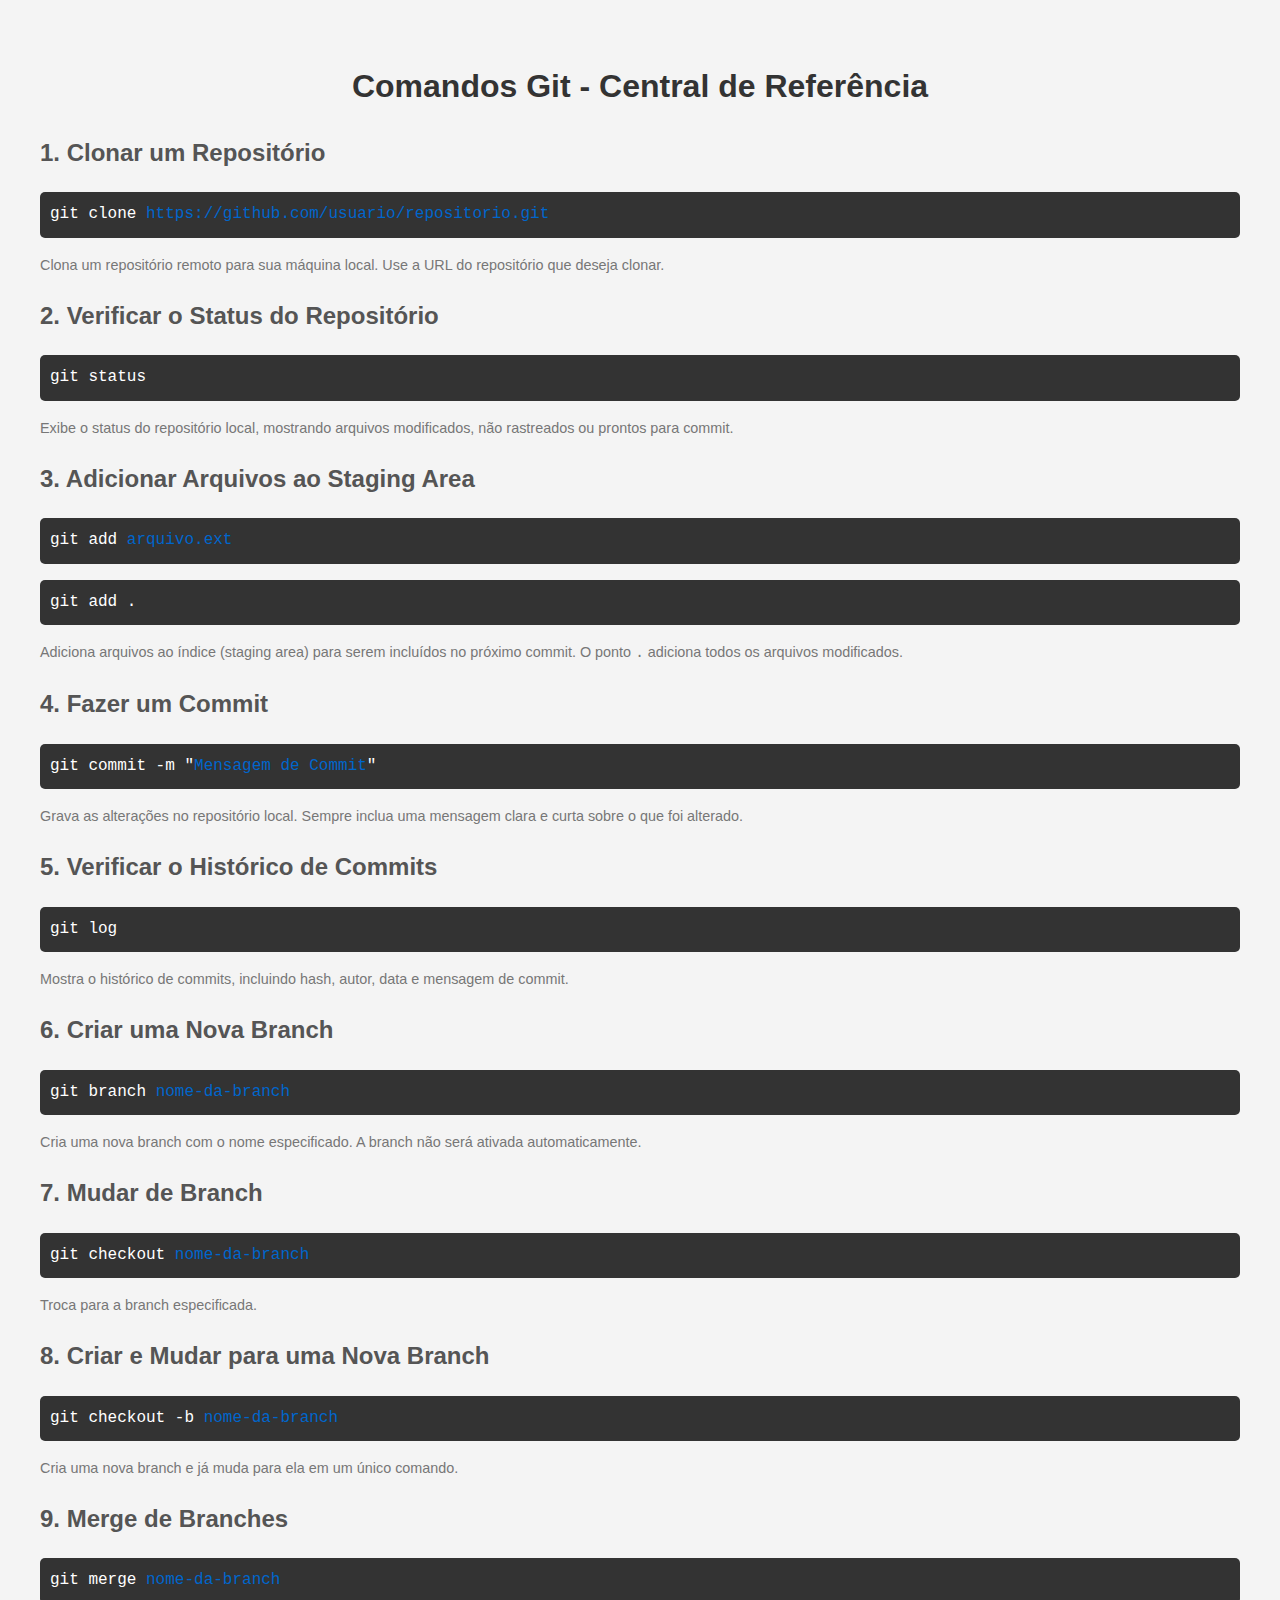
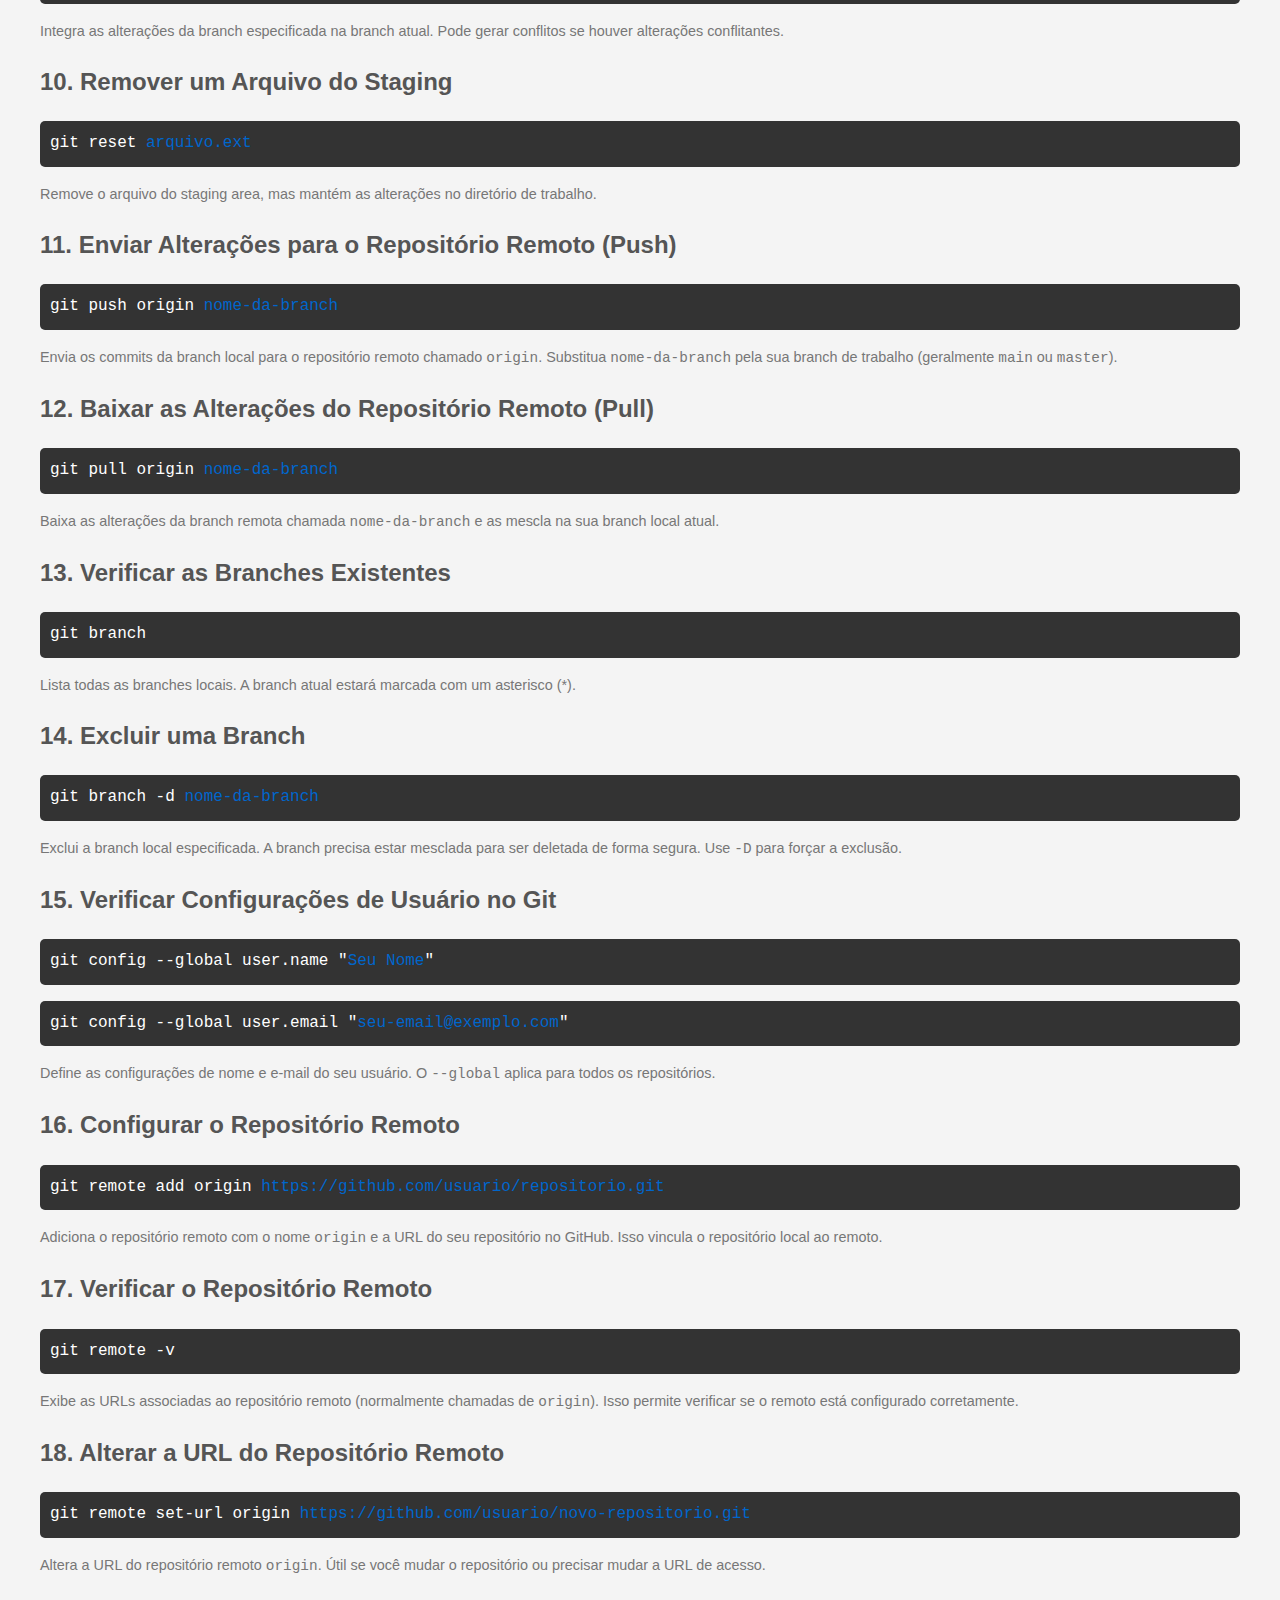
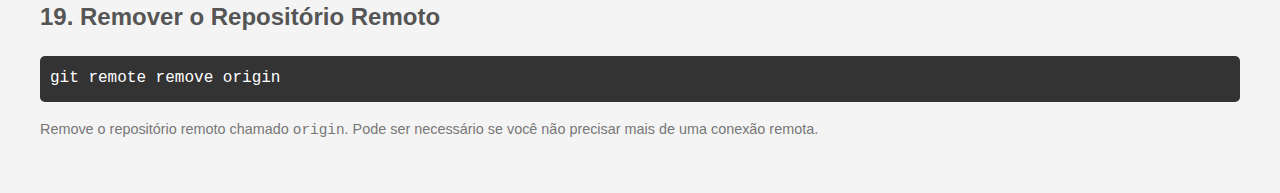
==== atalhosgit.html @ feabe988 "Update and rename index.html to atalhosgit.html" ====
<!DOCTYPE html>
<html lang="pt-br">
<head>
    <meta charset="UTF-8">
    <meta name="viewport" content="width=device-width, initial-scale=1.0">
    <title>Comandos Git - Central de Referência</title>
    <style>
        body {
            font-family: Arial, sans-serif;
            line-height: 1.6;
            margin: 20px;
            padding: 20px;
            background-color: #f4f4f4;
        }
        h1 {
            text-align: center;
            color: #333;
        }
        pre {
            background-color: #333;
            color: white;
            padding: 10px;
            border-radius: 5px;
            font-size: 1rem;
            overflow-x: auto;
        }
        .command {
            margin-bottom: 20px;
        }
        .command h2 {
            color: #555;
        }
        .comment {
            font-size: 0.9rem;
            color: #777;
        }
        .note {
            color: #0066cc;
        }
    </style>
</head>
<body>
    <h1>Comandos Git - Central de Referência</h1>

    <!-- Comando: Clonar Repositório -->
    <div class="command">
        <h2>1. Clonar um Repositório</h2>
        <pre>git clone <span class="note">https://github.com/usuario/repositorio.git</span></pre>
        <p class="comment">Clona um repositório remoto para sua máquina local. Use a URL do repositório que deseja clonar.</p>
    </div>

    <!-- Comando: Verificar Status -->
    <div class="command">
        <h2>2. Verificar o Status do Repositório</h2>
        <pre>git status</pre>
        <p class="comment">Exibe o status do repositório local, mostrando arquivos modificados, não rastreados ou prontos para commit.</p>
    </div>

    <!-- Comando: Adicionar Arquivo ao Staging -->
    <div class="command">
        <h2>3. Adicionar Arquivos ao Staging Area</h2>
        <pre>git add <span class="note">arquivo.ext</span></pre>
        <pre>git add .</pre>
        <p class="comment">Adiciona arquivos ao índice (staging area) para serem incluídos no próximo commit. O ponto <code>.</code> adiciona todos os arquivos modificados.</p>
    </div>

    <!-- Comando: Commit -->
    <div class="command">
        <h2>4. Fazer um Commit</h2>
        <pre>git commit -m "<span class="note">Mensagem de Commit</span>"</pre>
        <p class="comment">Grava as alterações no repositório local. Sempre inclua uma mensagem clara e curta sobre o que foi alterado.</p>
    </div>

    <!-- Comando: Histórico de Commits -->
    <div class="command">
        <h2>5. Verificar o Histórico de Commits</h2>
        <pre>git log</pre>
        <p class="comment">Mostra o histórico de commits, incluindo hash, autor, data e mensagem de commit.</p>
    </div>

    <!-- Comando: Criar uma Nova Branch -->
    <div class="command">
        <h2>6. Criar uma Nova Branch</h2>
        <pre>git branch <span class="note">nome-da-branch</span></pre>
        <p class="comment">Cria uma nova branch com o nome especificado. A branch não será ativada automaticamente.</p>
    </div>

    <!-- Comando: Mudar de Branch -->
    <div class="command">
        <h2>7. Mudar de Branch</h2>
        <pre>git checkout <span class="note">nome-da-branch</span></pre>
        <p class="comment">Troca para a branch especificada.</p>
    </div>

    <!-- Comando: Criar e Mudar para Nova Branch -->
    <div class="command">
        <h2>8. Criar e Mudar para uma Nova Branch</h2>
        <pre>git checkout -b <span class="note">nome-da-branch</span></pre>
        <p class="comment">Cria uma nova branch e já muda para ela em um único comando.</p>
    </div>

    <!-- Comando: Merge de Branches -->
    <div class="command">
        <h2>9. Merge de Branches</h2>
        <pre>git merge <span class="note">nome-da-branch</span></pre>
        <p class="comment">Integra as alterações da branch especificada na branch atual. Pode gerar conflitos se houver alterações conflitantes.</p>
    </div>

    <!-- Comando: Remover Arquivo do Staging -->
    <div class="command">
        <h2>10. Remover um Arquivo do Staging</h2>
        <pre>git reset <span class="note">arquivo.ext</span></pre>
        <p class="comment">Remove o arquivo do staging area, mas mantém as alterações no diretório de trabalho.</p>
    </div>

    <!-- Comando: Enviar Alterações para o Repositório Remoto (Push) -->
    <div class="command">
        <h2>11. Enviar Alterações para o Repositório Remoto (Push)</h2>
        <pre>git push origin <span class="note">nome-da-branch</span></pre>
        <p class="comment">Envia os commits da branch local para o repositório remoto chamado <code>origin</code>. Substitua <code>nome-da-branch</code> pela sua branch de trabalho (geralmente <code>main</code> ou <code>master</code>).</p>
    </div>

    <!-- Comando: Baixar Alterações do Repositório Remoto (Pull) -->
    <div class="command">
        <h2>12. Baixar as Alterações do Repositório Remoto (Pull)</h2>
        <pre>git pull origin <span class="note">nome-da-branch</span></pre>
        <p class="comment">Baixa as alterações da branch remota chamada <code>nome-da-branch</code> e as mescla na sua branch local atual.</p>
    </div>

    <!-- Comando: Verificar Branches Existentes -->
    <div class="command">
        <h2>13. Verificar as Branches Existentes</h2>
        <pre>git branch</pre>
        <p class="comment">Lista todas as branches locais. A branch atual estará marcada com um asterisco (*).</p>
    </div>

    <!-- Comando: Excluir uma Branch -->
    <div class="command">
        <h2>14. Excluir uma Branch</h2>
        <pre>git branch -d <span class="note">nome-da-branch</span></pre>
        <p class="comment">Exclui a branch local especificada. A branch precisa estar mesclada para ser deletada de forma segura. Use <code>-D</code> para forçar a exclusão.</p>
    </div>

    <!-- Comando: Verificar Configurações de Usuário no Git -->
    <div class="command">
        <h2>15. Verificar Configurações de Usuário no Git</h2>
        <pre>git config --global user.name "<span class="note">Seu Nome</span>"</pre>
        <pre>git config --global user.email "<span class="note">seu-email@exemplo.com</span>"</pre>
        <p class="comment">Define as configurações de nome e e-mail do seu usuário. O <code>--global</code> aplica para todos os repositórios.</p>
    </div>

    <!-- Comandos GitHub - Configurar Remoto -->
    <div class="command">
        <h2>16. Configurar o Repositório Remoto</h2>
        <pre>git remote add origin <span class="note">https://github.com/usuario/repositorio.git</span></pre>
        <p class="comment">Adiciona o repositório remoto com o nome <code>origin</code> e a URL do seu repositório no GitHub. Isso vincula o repositório local ao remoto.</p>
    </div>

    <!-- Comando: Verificar o Repositório Remoto -->
    <div class="command">
        <h2>17. Verificar o Repositório Remoto</h2>
        <pre>git remote -v</pre>
        <p class="comment">Exibe as URLs associadas ao repositório remoto (normalmente chamadas de <code>origin</code>). Isso permite verificar se o remoto está configurado corretamente.</p>
    </div>

    <!-- Comando: Alterar o URL do Repositório Remoto -->
    <div class="command">
        <h2>18. Alterar a URL do Repositório Remoto</h2>
        <pre>git remote set-url origin <span class="note">https://github.com/usuario/novo-repositorio.git</span></pre>
        <p class="comment">Altera a URL do repositório remoto <code>origin</code>. Útil se você mudar o repositório ou precisar mudar a URL de acesso.</p>
    </div>

    <!-- Comando: Remover o Repositório Remoto -->
    <div class="command">
        <h2>19. Remover o Repositório Remoto</h2>
        <pre>git remote remove origin</pre>
        <p class="comment">Remove o repositório remoto chamado <code>origin</code>. Pode ser necessário se você não precisar mais de uma conexão remota.</p>
    </div>

</body>
</html>
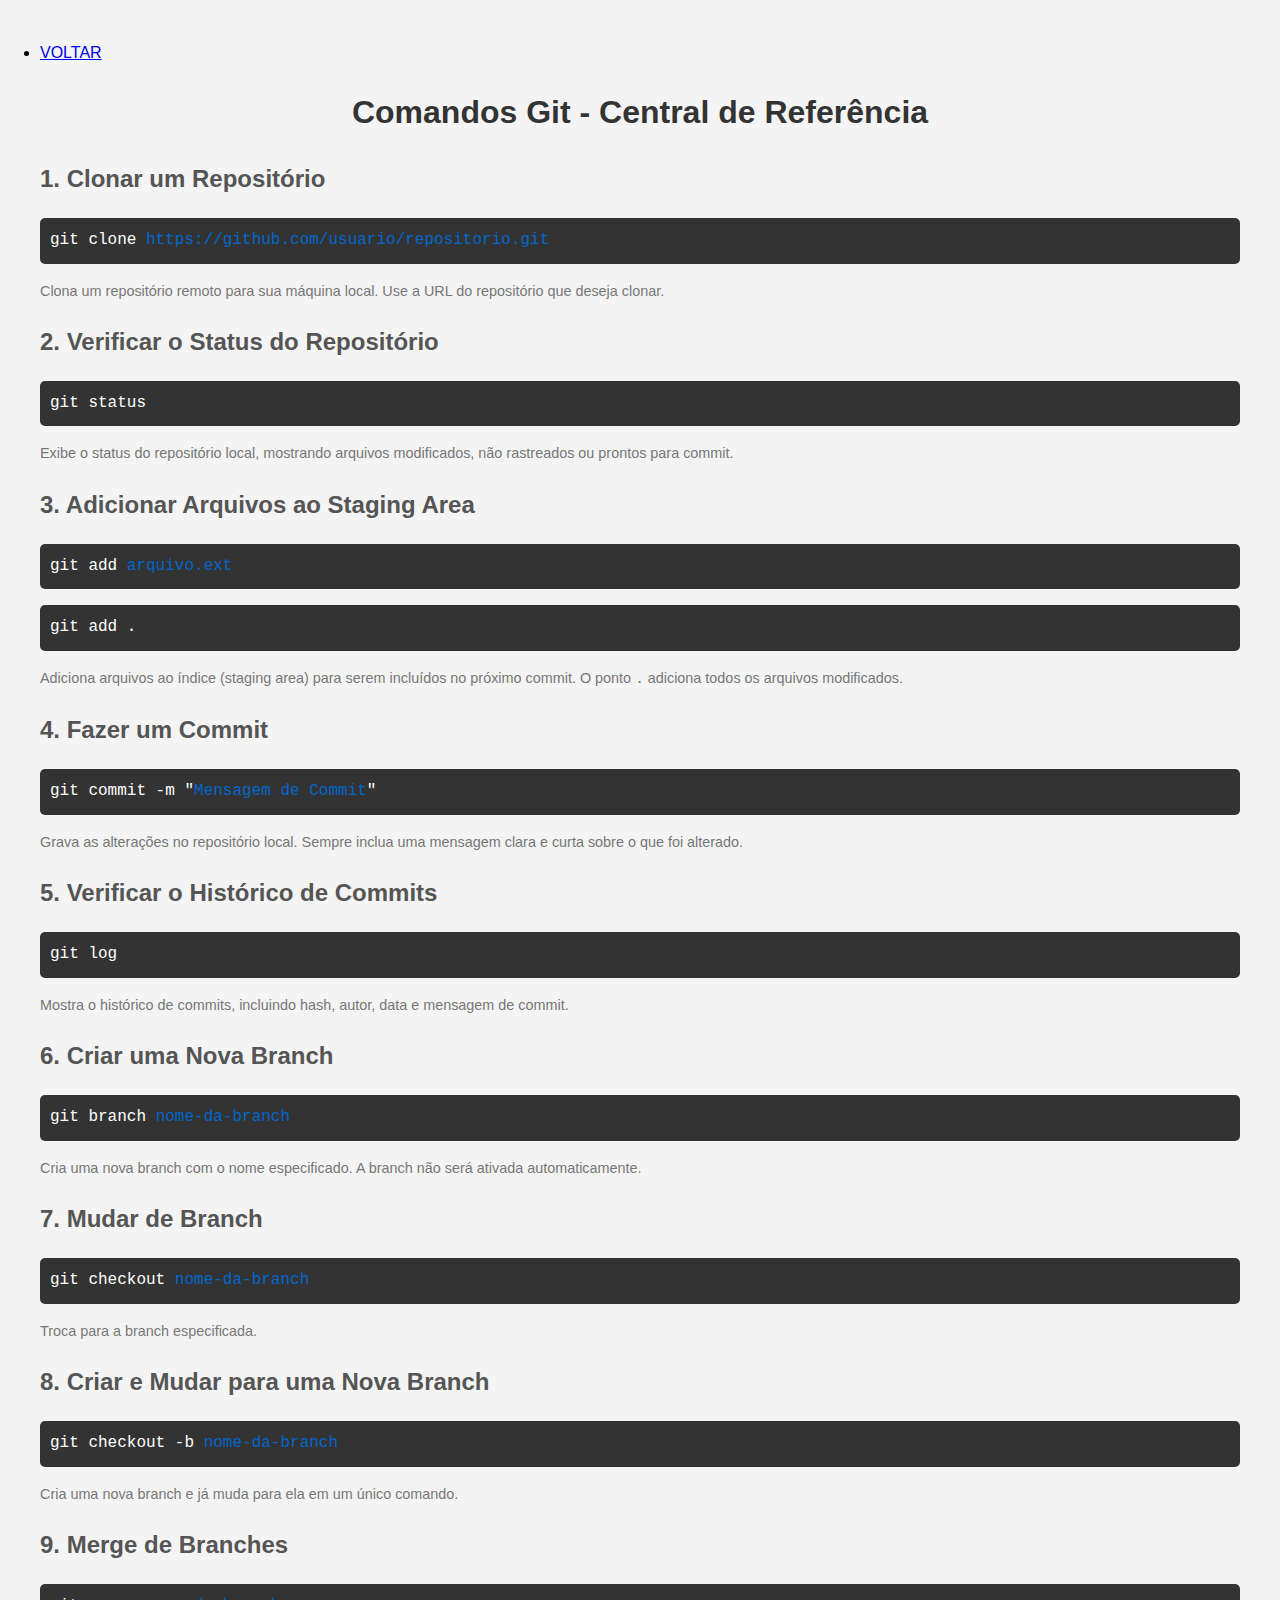
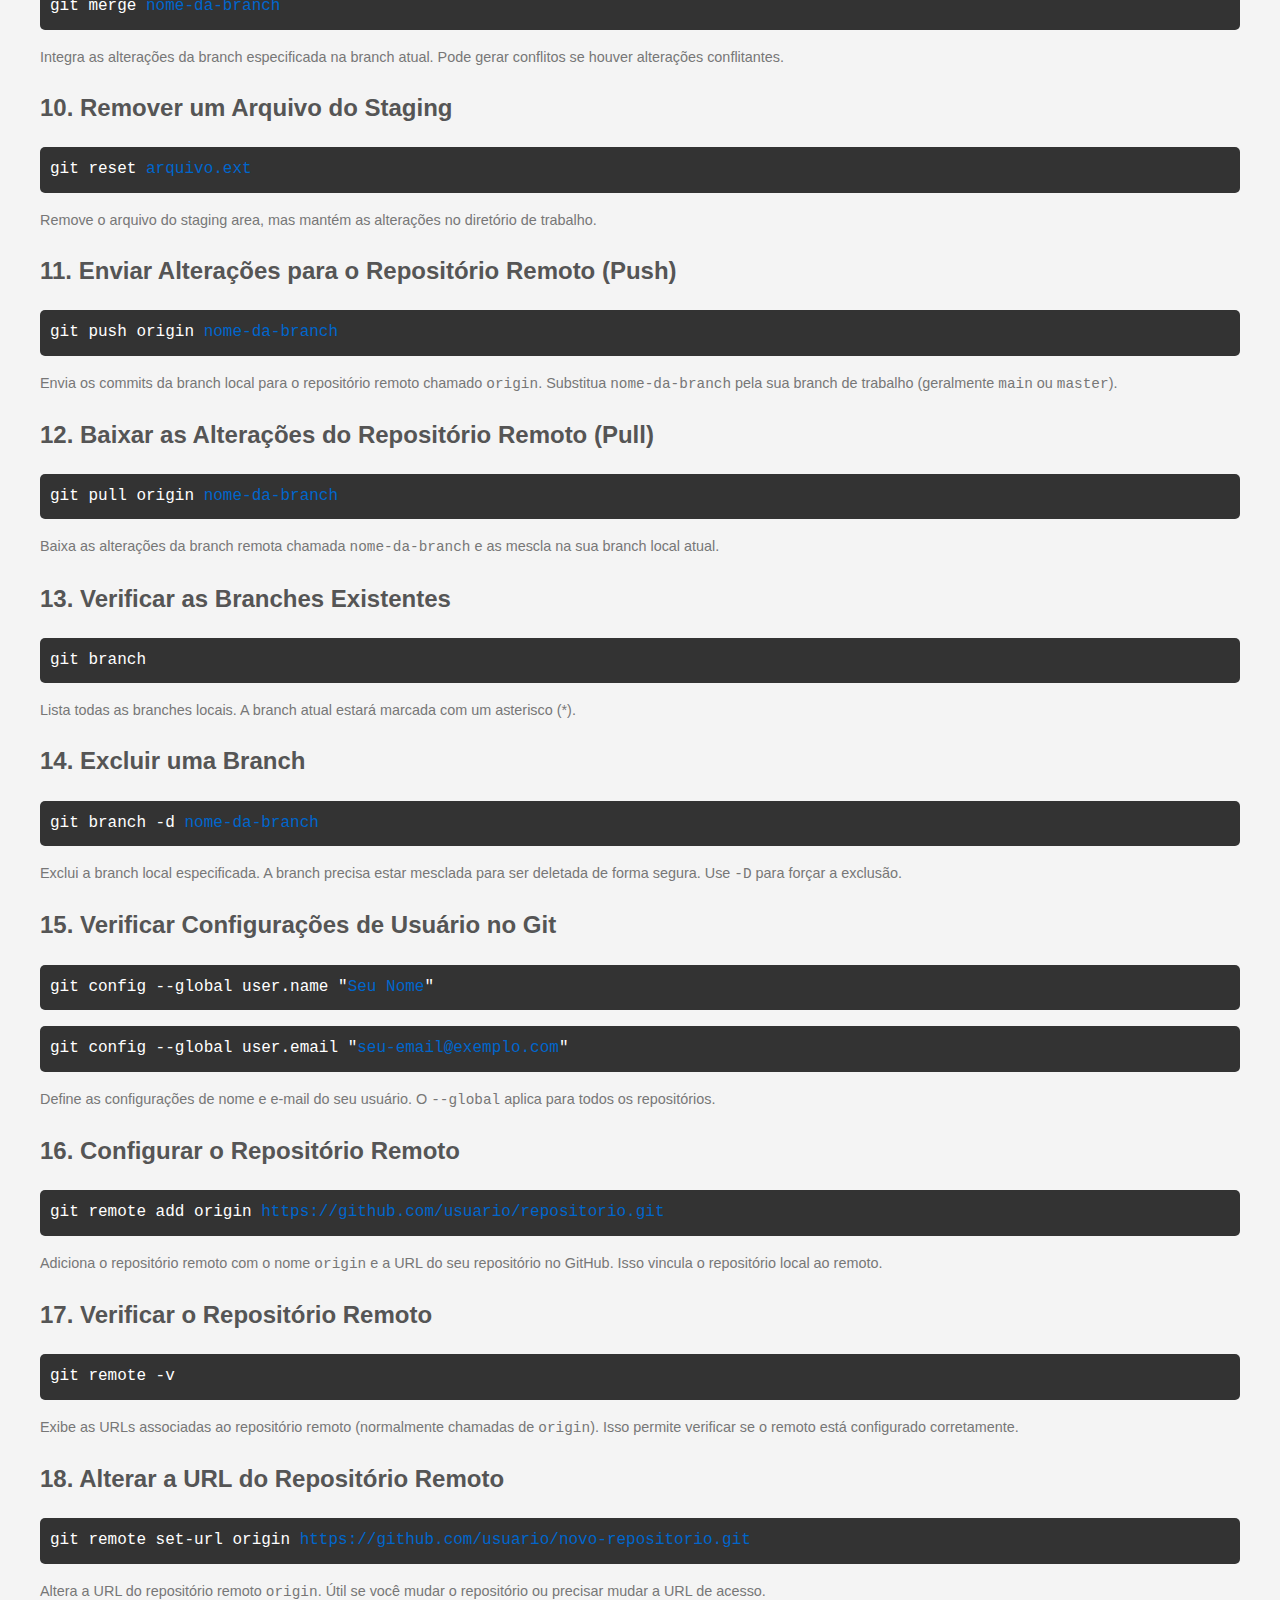
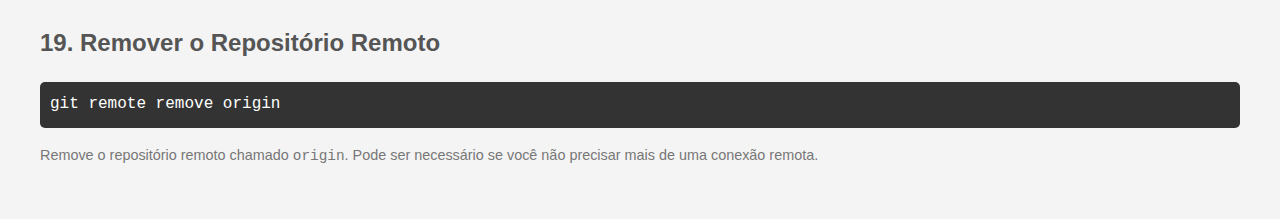
==== commit 8597e4fa: "Update atalhosgit.html" ====
--- a/atalhosgit.html
+++ b/atalhosgit.html
@@ -40,6 +40,9 @@
     </style>
 </head>
 <body>
+
+    <li><a href="index.html">VOLTAR</a></li>
+    
     <h1>Comandos Git - Central de Referência</h1>
 
     <!-- Comando: Clonar Repositório -->
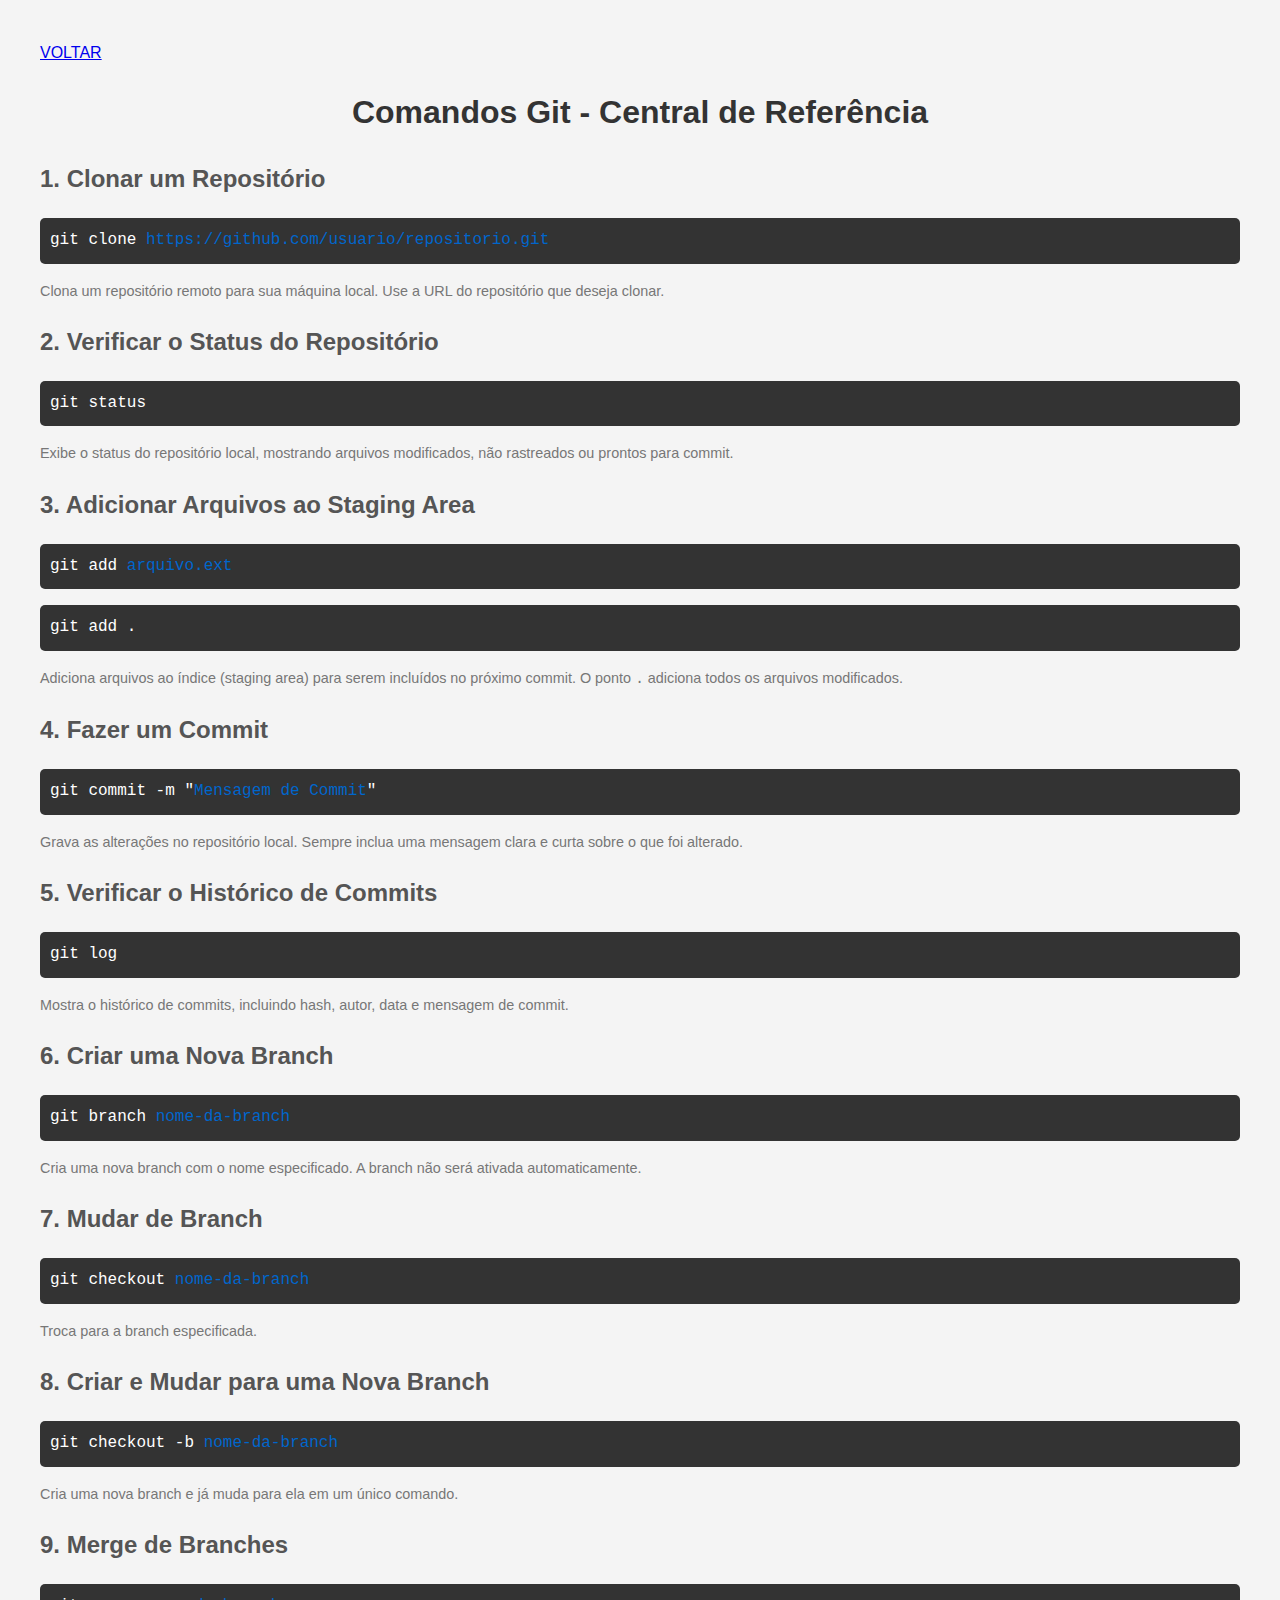
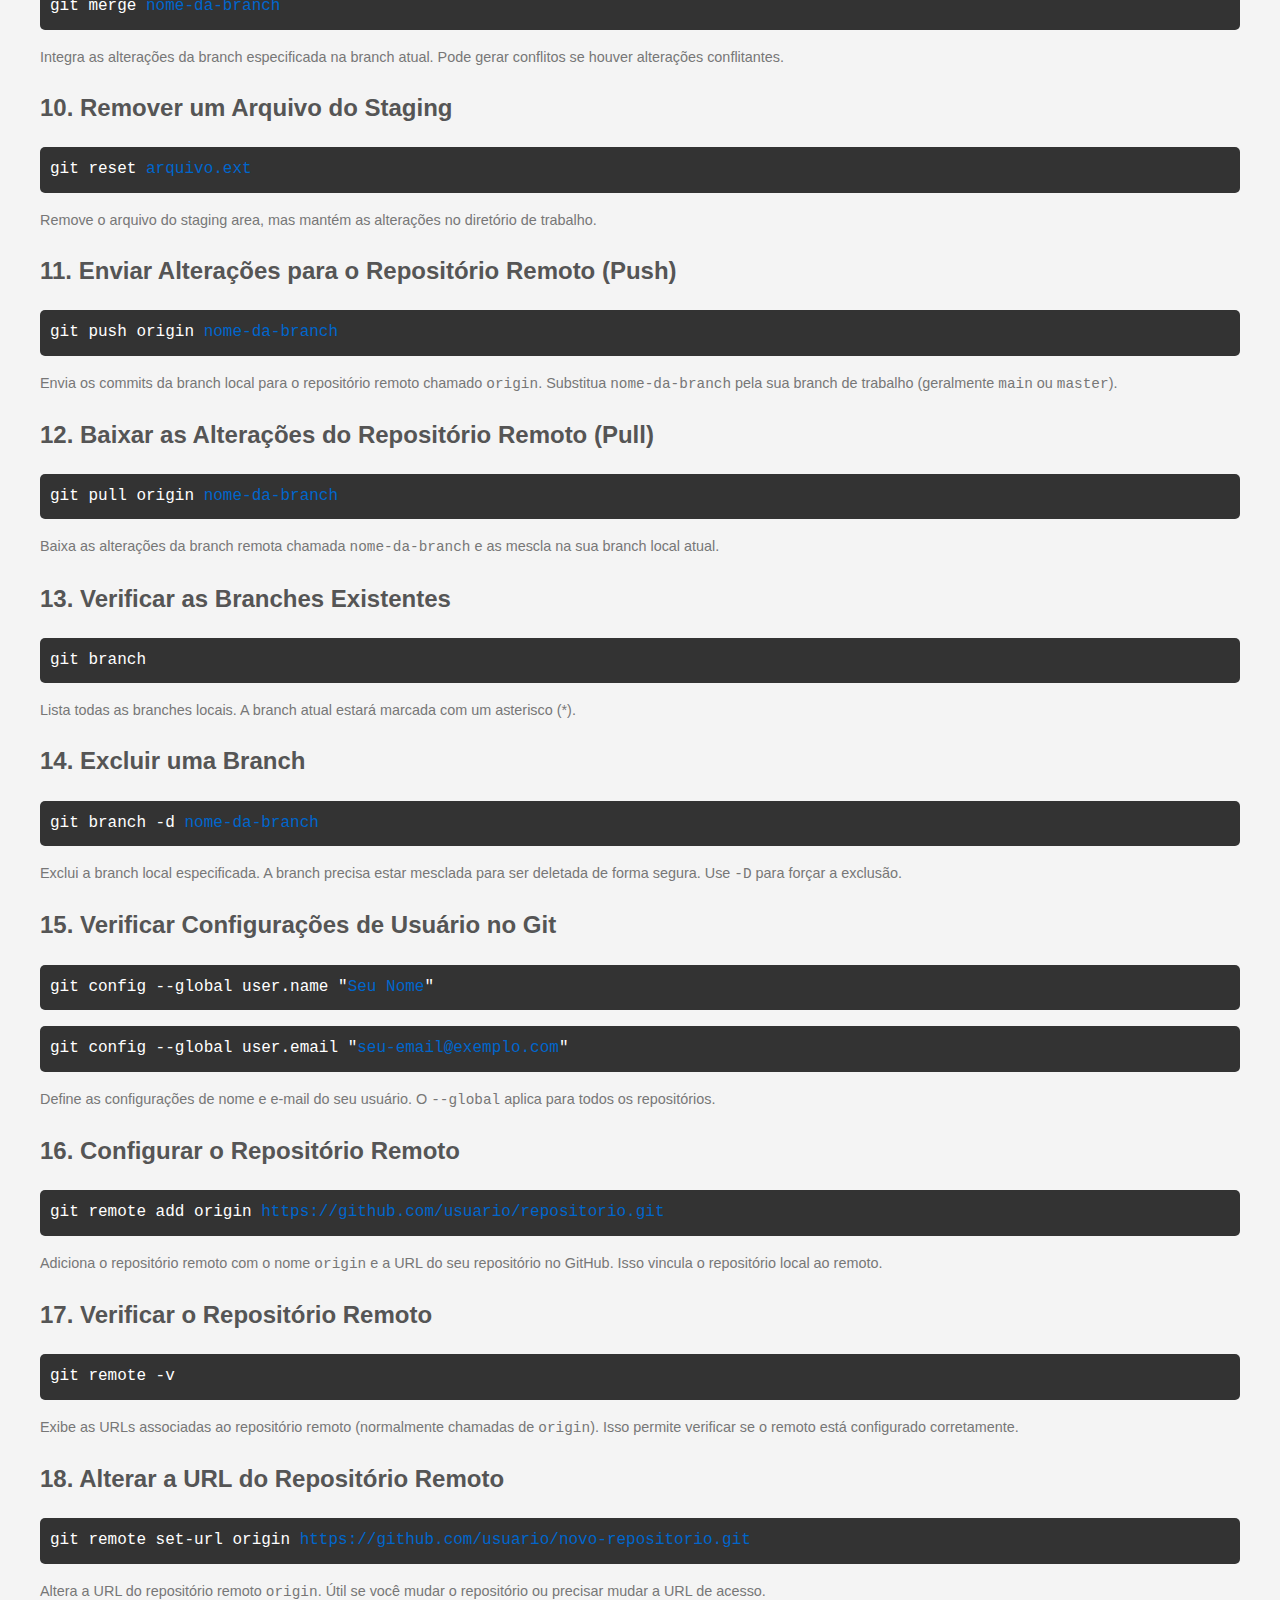
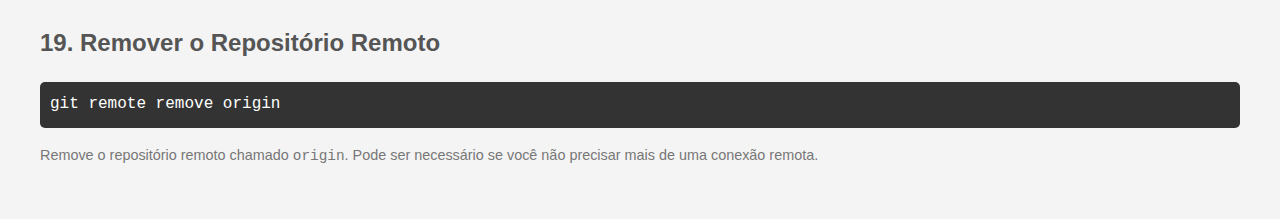
==== commit 76769d8e: "Update atalhosgit.html" ====
--- a/atalhosgit.html
+++ b/atalhosgit.html
@@ -41,7 +41,7 @@
 </head>
 <body>
 
-    <li><a href="index.html">VOLTAR</a></li>
+    <a href="index.html">VOLTAR</a>
     
     <h1>Comandos Git - Central de Referência</h1>
 
